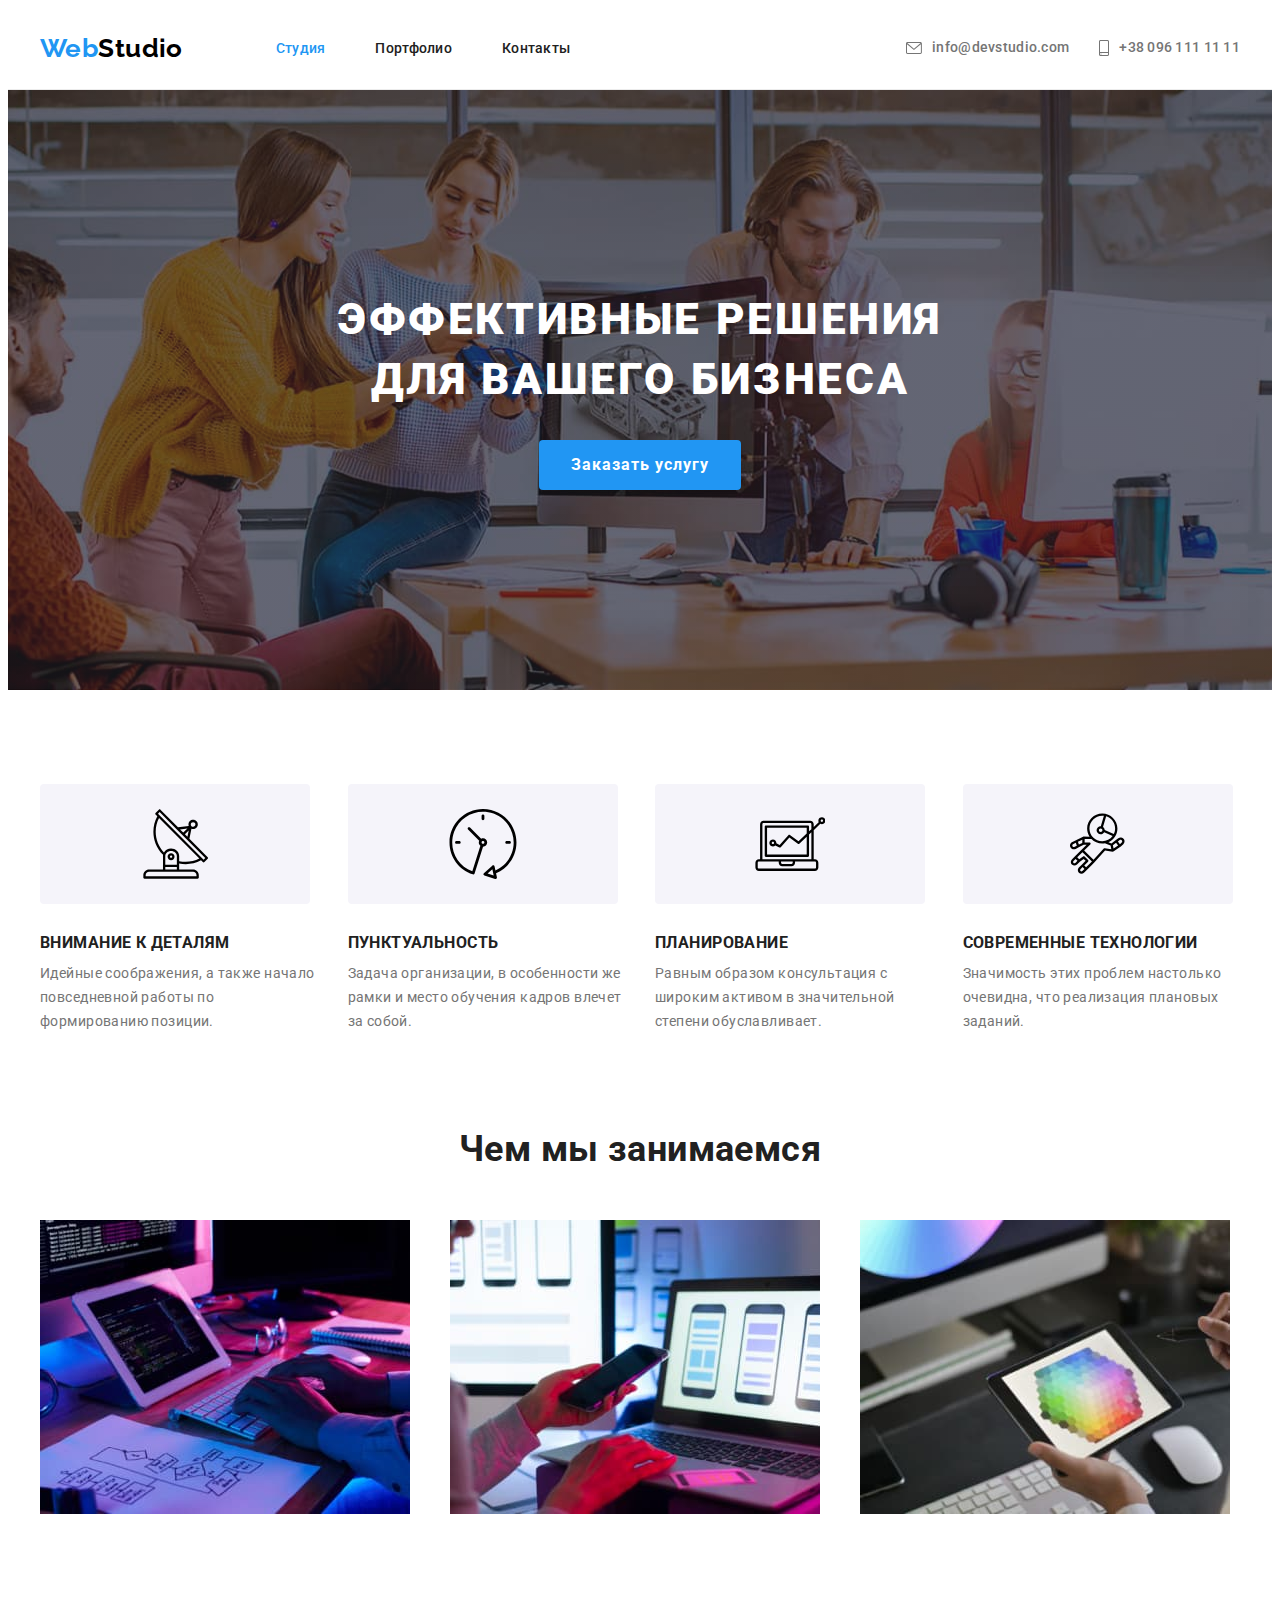
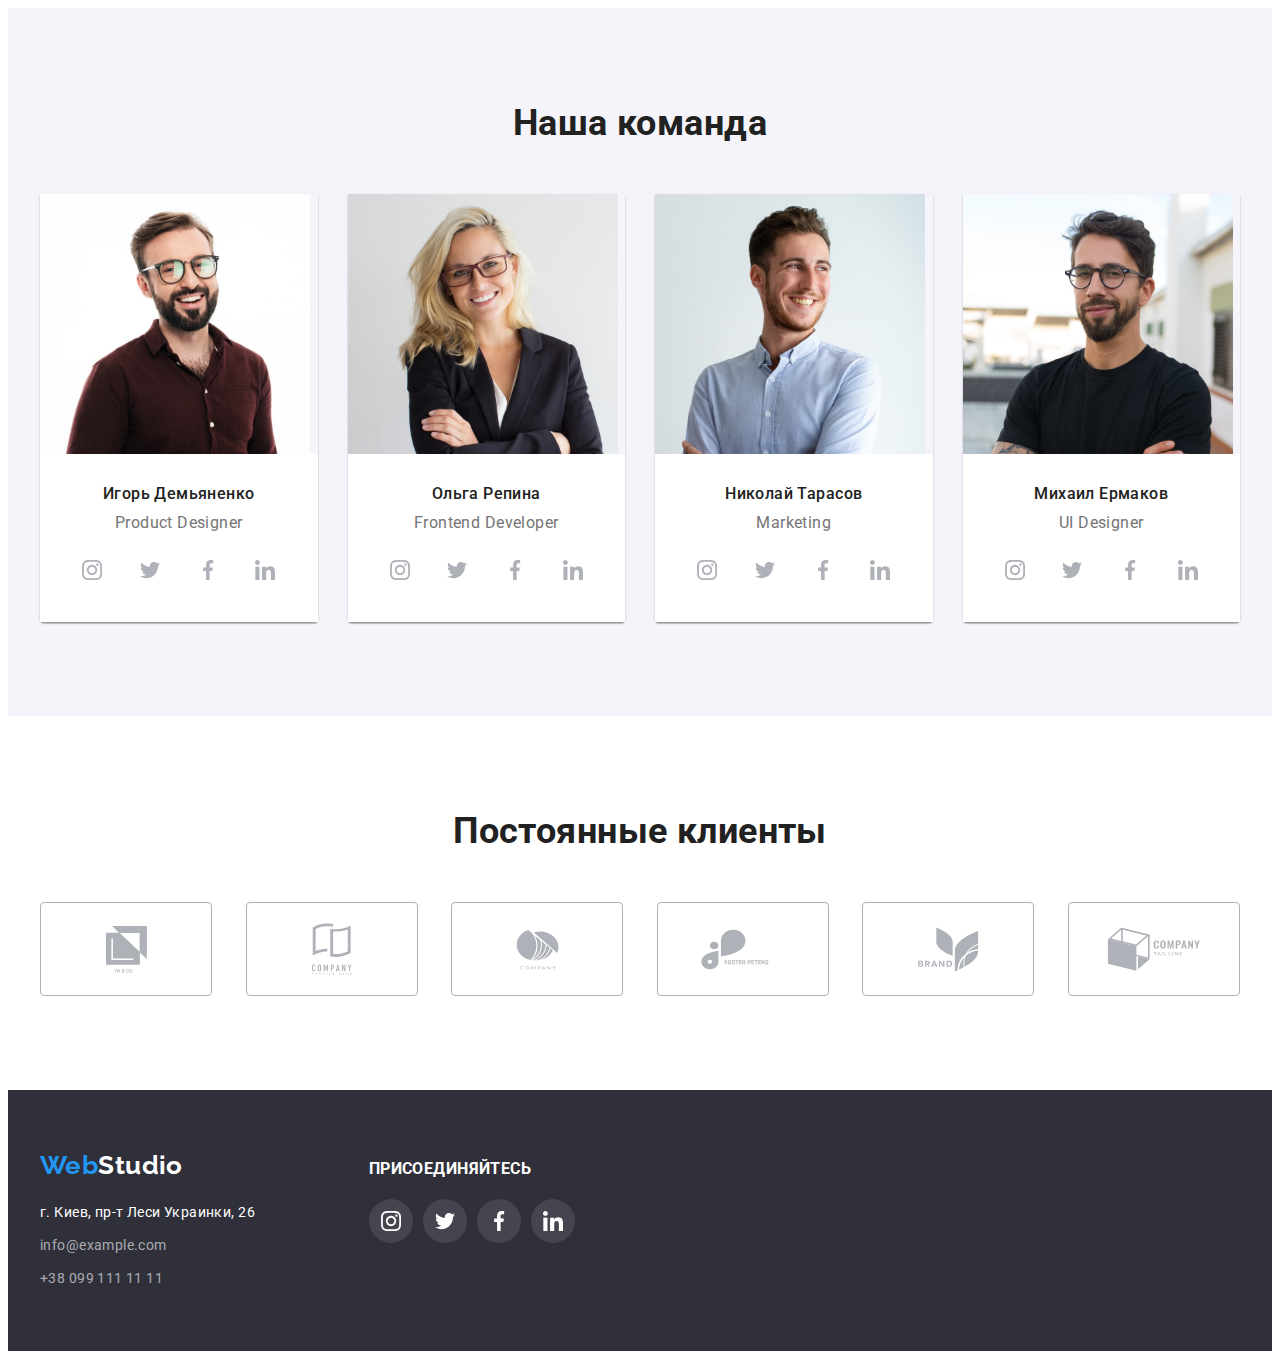
==== index.html @ 689b2487 "Иконки и фон" ====
<!DOCTYPE html>
<html lang="ru">

<head>
    <meta charset="UTF-8">
    <meta http-equiv="X-UA-Compatible" content="IE=edge">
    <meta name="viewport" content="width=device-width, initial-scale=1.0">
    <title>Студия</title>
    <link rel="preconnect" href="https://fonts.gstatic.com">
    <link
        href="https://fonts.googleapis.com/css2?family=Raleway:wght@700&family=Roboto:wght@400;500;700;900&display=swap"
        rel="stylesheet">
    <link rel="stylesheet" href="https://cdnjs.cloudflare.com/ajax/libs/modern-normalize/1.1.0/modern-normalize.min.css"
        integrity="sha512-wpPYUAdjBVSE4KJnH1VR1HeZfpl1ub8YT/NKx4PuQ5NmX2tKuGu6U/JRp5y+Y8XG2tV+wKQpNHVUX03MfMFn9Q=="
        crossorigin="anonymous" referrerpolicy="no-referrer" />

    <link rel="stylesheet" href="./css/styles.css">
</head>

<body>
    <!-- Шапка -->
    <header class="header">
        <div class="container header-container">
            <nav class="navigation">
                <a href="./" lang="en" class="logo link"> <span class="logo-part">Web</span>Studio</a>
                <ul class="site-nav list">
                    <li class="site-nav-list">
                        <a href="" class="site-nav-link link current">Студия</a>
                    </li>
                    <li class="site-nav-list">
                        <a href="./portfolio.html" class="site-nav-link link">Портфолио</a>
                    </li>
                    <li class="site-nav-list">
                        <a href="" class="site-nav-link link">Контакты</a>
                    </li>
                </ul>
            </nav>
            <ul class="mail-tel list">
                <li class="mail-tel-list">
                    <a href="mailto:info@devstudio.com" class="mail-tel-link link">
                        <svg class="icon icon-mail" width="16" height="12">
                            <use href="./images/icons.svg#icon-envelope"></use>
                        </svg>
                        info@devstudio.com
                    </a>
                </li>
                <li class="mail-tel-list">
                    <a href="tel:+380961111111" class="mail-tel-link link">
                        <svg class="icon icon-tel" width="10" height="16">
                            <use href="./images/icons.svg#icon-smartphone"></use>
                        </svg>
                        +38 096 111 11 11
                    </a>
                </li>
            </ul>
        </div>



    </header>

    <main>
        <!-- Герой -->
        <section class="section hero">
            <div class="container">
                <h1 class="main-title"> Эффективные решения для вашего бизнеса</h1>
                <button type="button" class="main-button">Заказать услугу</button>
            </div>

        </section>
        <!-- Преимущества -->
        <section class="section section-advantages">
            <div class="container">
                <h2 class="visually-hidden">Преимущества</h2>

                <ul class="advantages">
                    <li class="advantages-list list">
                        <div class="adv-list-icon">
                            <svg class="" width="65" height="70">
                                <use href="./images/icons.svg#icon-group-1"></use>
                            </svg>
                        </div>
                        
                        <h3 class="advantages-title">Внимание к деталям</h3>
                        <p class="advantages-text">Идейные соображения, а также начало повседневной работы по
                            формированию
                            позиции.</p>
                    </li>
                    <li class="list advantages-list">
                        <div class="adv-list-icon">
                            <svg class="" width="70" height="70">
                                <use href="./images/icons.svg#icon-group-2"></use>
                            </svg>
                        </div>
                        
                        <h3 class="advantages-title">Пунктуальность</h3>
                        <p class="advantages-text">Задача организации, в особенности же рамки и место обучения кадров
                            влечет
                            за собой.</p>
                    </li>
                    <li class="list advantages-list">
                        <div class="adv-list-icon">
                            <svg class="" width="70" height="54">
                                <use href="./images/icons.svg#icon-group-3"></use>
                            </svg>
                        </div>
                        
                        <h3 class="advantages-title">Планирование</h3>
                        <p class="advantages-text">Равным образом консультация с широким активом в значительной степени
                            обуславливает.</p>
                    </li>
                    <li class="list advantages-list">
                        <div class="adv-list-icon">
                            <svg class="" width="55" height="61">
                                <use href="./images/icons.svg#icon-group-4"></use>
                            </svg>
                        </div>
                        
                        <h3 class="advantages-title">Современные технологии</h3>
                        <p class="advantages-text">Значимость этих проблем настолько очевидна, что реализация плановых
                            заданий.</p>
                    </li>
                </ul>
            </div>

        </section>
        <!-- Чем занимается студия -->
        <section class="section section-what-we-do">
            <div class="container">
                <h2 class="section-title">Чем мы занимаемся</h2>
                <ul class="what-we-do-list">
                    <li class="list what-we-do-item">
                        <img src="./images/what_we_do/box1.jpg" alt="Руки на клавиатуре" width="370" height="294">
                    </li>
                    <li class="list what-we-do-item">
                        <img src="./images/what_we_do/box2.jpg" alt="Ноутбук и телефон" width="370" height="294">
                    </li>
                    <li class="list what-we-do-item">
                        <img src="./images/what_we_do/box3.jpg" alt="Планшет с узором" width="370" height="294">
                    </li>
                </ul>
            </div>

        </section>

        <!-- Команда студии -->

        <section class="section our-team">
            <div class="container">
                <h2 class="section-title">Наша команда</h2>
                <ul class="team-list">
                    <li class="list team-list-item">
                        <img src="./images/our_team/img1.jpg" alt="Игорь Демьяненко" width="270" height="260">
                        <div class="team-img-description">
                            <h3 class="team-title">Игорь Демьяненко</h3>
                            <p lang="en" class="team-position">Product Designer</p>
                            <ul class="list team-social-icon-list">
                                <li>
                                    <a href="" class="team-social-link">
                                        <svg class="team-social-icon" width="20" height="20">
                                            <use href="./images/icons.svg#icon-instagram"></use>
                                        </svg>
                                    </a>
                                </li>
                                <li>
                                    <a href="" class="team-social-link">
                                        <svg class="team-social-icon" width="20" height="20">
                                            <use href="./images/icons.svg#icon-twitter"></use>
                                        </svg>
                                    </a>
                                </li>
                                <li>
                                    <a href="" class="team-social-link">
                                        <svg class="team-social-icon" width="20" height="20">
                                            <use href="./images/icons.svg#icon-facebook"></use>
                                        </svg>
                                    </a>
                                </li>
                                <li>
                                    <a href="" class="team-social-link">
                                        <svg class="team-social-icon" width="20" height="20">
                                            <use href="./images/icons.svg#icon-linkedin"></use>
                                        </svg>
                                    </a>
                                </li>
                            </ul>
                        </div>

                    </li>

                    <li class="list team-list-item">
                        <img src="./images/our_team/img2.jpg" alt="Ольга Репина" width="270" height="260">
                        <div class="team-img-description">
                            <h3 class="team-title">Ольга Репина</h3>
                            <p lang="en" class="team-position">Frontend Developer</p>
                            <ul class="list team-social-icon-list">
                                <li>
                                    <a href="" class="team-social-link">
                                        <svg class="team-social-icon" width="20" height="20">
                                            <use href="./images/icons.svg#icon-instagram"></use>
                                        </svg>
                                    </a>
                                </li>
                                <li>
                                    <a href="" class="team-social-link">
                                        <svg class="team-social-icon" width="20" height="20">
                                            <use href="./images/icons.svg#icon-twitter"></use>
                                        </svg>
                                    </a>
                                </li>
                                <li>
                                    <a href="" class="team-social-link">
                                        <svg class="team-social-icon" width="20" height="20">
                                            <use href="./images/icons.svg#icon-facebook"></use>
                                        </svg>
                                    </a>
                                </li>
                                <li>
                                    <a href="" class="team-social-link">
                                        <svg class="team-social-icon" width="20" height="20">
                                            <use href="./images/icons.svg#icon-linkedin"></use>
                                        </svg>
                                    </a>
                                </li>
                            </ul>
                            
                        </div>

                    </li>
                    <li class="list team-list-item">
                        <img src="./images/our_team/img3.jpg" alt="Николай Тарасов" width="270" height="260">
                        <div class="team-img-description">
                            <h3 class="team-title">Николай Тарасов</h3>
                            <p lang="en" class="team-position">Marketing</p>
                            <ul class="list team-social-icon-list">
                                <li>
                                    <a href="" class="team-social-link">
                                        <svg class="team-social-icon" width="20" height="20">
                                            <use href="./images/icons.svg#icon-instagram"></use>
                                        </svg>
                                    </a>
                                </li>
                                <li>
                                    <a href="" class="team-social-link">
                                        <svg class="team-social-icon" width="20" height="20">
                                            <use href="./images/icons.svg#icon-twitter"></use>
                                        </svg>
                                    </a>
                                </li>
                                <li>
                                    <a href="" class="team-social-link">
                                        <svg class="team-social-icon" width="20" height="20">
                                            <use href="./images/icons.svg#icon-facebook"></use>
                                        </svg>
                                    </a>
                                </li>
                                <li>
                                    <a href="" class="team-social-link">
                                        <svg class="team-social-icon" width="20" height="20">
                                            <use href="./images/icons.svg#icon-linkedin"></use>
                                        </svg>
                                    </a>
                                </li>
                            </ul>
                            
                        </div>

                    </li>
                    <li class="list team-list-item">
                        <img src="./images/our_team/img4.jpg" alt="Михаил Ермаков" width="270" height="260">
                        <div class="team-img-description">
                            <h3 class="team-title">Михаил Ермаков</h3>
                            <p lang="en" class="team-position">UI Designer</p>
                            <ul class="list team-social-icon-list">
                                <li>
                                    <a href="" class="team-social-link">
                                        <svg class="team-social-icon" width="20" height="20">
                                            <use href="./images/icons.svg#icon-instagram"></use>
                                        </svg>
                                    </a>
                                </li>
                                <li>
                                    <a href="" class="team-social-link">
                                        <svg class="team-social-icon" width="20" height="20">
                                            <use href="./images/icons.svg#icon-twitter"></use>
                                        </svg>
                                    </a>
                                </li>
                                <li>
                                    <a href="" class="team-social-link">
                                        <svg class="team-social-icon" width="20" height="20">
                                            <use href="./images/icons.svg#icon-facebook"></use>
                                        </svg>
                                    </a>
                                </li>
                                <li>
                                    <a href="" class="team-social-link">
                                        <svg class="team-social-icon" width="20" height="20">
                                            <use href="./images/icons.svg#icon-linkedin"></use>
                                        </svg>
                                    </a>
                                </li>
                            </ul>
                            
                        </div>

                    </li>
                </ul>
            </div>

        </section>
    <!-- Постоянные клиенты -->
        <section class="section">
            <div class="container">
                <h2 class="section-title">Постоянные клиенты</h2>
                <ul class="list clients-list">
                    <li>
                        <a href="" class="clients-link">
                            <svg class="clients-icon" width="41" height="47">
                                <use href="./images/icons.svg#icon-object-1"></use>
                            </svg>
                        </a>
                    </li>
                    <li>
                        <a href="" class="clients-link">
                            <svg class="clients-icon" width="40" height="52">
                                <use href="./images/icons.svg#icon-object-2"></use>
                            </svg>
                        </a>
                    </li>
                    <li>
                        <a href="" class="clients-link">
                            <svg class="clients-icon" width="43" height="41">
                                <use href="./images/icons.svg#icon-object-3"></use>
                            </svg>
                        </a>
                    </li>
                    <li>
                        <a href="" class="clients-link">
                            <svg class="clients-icon" width="84" height="41">
                                <use href="./images/icons.svg#icon-object-4"></use>
                            </svg>
                        </a>
                    </li>
                    <li>
                        <a href="" class="clients-link">
                            <svg class="clients-icon" width="63" height="45">
                                <use href="./images/icons.svg#icon-object-5"></use>
                            </svg>
                        </a>
                    </li>
                    <li>
                        <a href="" class="clients-link">
                            <svg class="clients-icon" width="94" height="44">
                                <use href="./images/icons.svg#icon-object-6"></use>
                            </svg>
                        </a>
                    </li>
                </ul>
            </div>
            
        </section>
    </main>
       
    <!-- Подвал -->

    <footer class=" footer">
            <div class="container footer-container">
                <div class="logo-address">
                    <a href="./" lang="en" class="link logo logo-footer"><span class="logo-part">Web</span><span
                            class="logo logo-white">Studio</span></a>
                    <address class="footer-list">
                        <ul class="address">
                            <li class="list address-list">
                                <a href="" target="_blank" rel="noopener noreferrer" class="address-link link">г. Киев, пр-т
                                    Леси Украинки, 26</a>
                            </li>
                            <li class="list address-list">
                                <a href="mailto:info@example.com" class="address-mail-tel link">info@example.com</a>
                            </li>
                            <li class="list address-list">
                                <a href="tel:+380991111111" class="address-mail-tel link">+38 099 111 11 11</a>
                            </li>
                        </ul>
                    
                    </address>
                </div>
                <div class="footer-social">
                    <h3 class="footer-title">присоединяйтесь</h3>
                    <ul class="list footer-social-list">
                        <li class="">
                            <a href="" class="footer-link">
                                <svg class="footer-social-icon" width="20" height="20">
                                    <use href="./images/icons.svg#icon-instagram"></use>
                                </svg>
                            </a>
                        </li>
                        <li class="">
                            <a href="" class="footer-link">
                                <svg class="footer-social-icon" width="20" height="20">
                                    <use href="./images/icons.svg#icon-twitter"></use>
                                </svg>
                            </a>
                        </li>
                        <li class="">
                            <a href="" class="footer-link">
                                <svg class="footer-social-icon" width="20" height="20">
                                    <use href="./images/icons.svg#icon-facebook"></use>
                                </svg>
                            </a>
                        </li>
                        <li class="">
                            <a href="" class="footer-link">
                                <svg class="footer-social-icon" width="20" height="20">
                                    <use href="./images/icons.svg#icon-linkedin"></use>
                                </svg>
                            </a>
                        </li>
                    </ul>
                </div>
                
                
            </div>

    </footer>


</body>

</html>
---- css/styles.css ----
:root{
    --main-font:'Roboto', sans-serif;
    --secondary-font:'Raleway', sans-serif;
    --main-color: #212121;
    --secondary-color: #757575;
    --accent-color: #2196F3;
    --main-font-size: 14px;
    --background-color: #2F303A;
    --main-light-color: #ffffff;
    --logo-black-color: #000000;
    --light-background-buttons-color: #F5F4FA;
    --footer-mail-color: rgba(255, 255, 255, 0.6);
    --border-color: #ECECEC;
    --background-color-under-img: #C4C4C4;
    --clients-color: #AFB1B8;
}
h1, h2, h3, h4, h5, h6, p {
    margin-top: 0;
    margin-bottom: 0;
}
ul, ol {
    margin-top: 0;
    margin-bottom: 0;
    padding-left: 0;
}
img {
    display: block;
    max-width: 100%;
    height: auto;
}
.list {
list-style: none;
}
.link {
    text-decoration: none;
}
body{
    font-family: var(--main-font);
    color: var(--main-color);
    font-size: var(--main-font-size); 
    font-weight: 400; 
    line-height: 1.19; 
    letter-spacing: 0.03em;
}
.container {
    width: 1200px;
    margin: 0 auto;
    padding-left: 15px;
    padding-right: 15px;
}
.section{
    padding-top: 94px;
    padding-bottom: 94px;
}
/* ====================Компоненты================== */
.section-title {
font-weight: 700;
font-size: 36px;
line-height: 1.17;
text-align: center;
margin-bottom: 50px;
}
.logo {
    display: inline-block;
    font-family: var(--secondary-font);
    font-weight: 700;
    font-size: 26px;
    margin-right: 93px;
    
    color: var(--logo-black-color);
}
.logo:hover,
.logo:focus{
    color: var(--accent-color);
}


/* ====================Шапка===================== */
.header {
    background-color: var(--main-light-color);
    border-bottom: 1px solid var(--border-color);
    
}

.header-container {
    display: flex;
    align-items: center;
    padding-top: 25px;
    padding-bottom: 25px;
}

.navigation {
    display: flex;
    align-items: center;
}
.site-nav {
    display: flex;
    align-items: center;
}
.mail-tel {
    display: flex;
    align-items: center;
}

.logo-part {
    color: var(--accent-color);
}

.site-nav-list:not(:last-child) {
    margin-right: 50px;
}

.site-nav-link,
.mail-tel-link {
font-weight: 500;
line-height: 1.14;
letter-spacing: 0.02em;

color: var(--main-color)
}

.site-nav-link:hover,
.site-nav-link:focus,
.mail-tel-link:hover,
.mail-tel-link:focus {
    color: var(--accent-color);
    fill: var(--accent-color);
}
.site-nav-link.current {
    color: var(--accent-color);
}

.mail-tel{
 margin-left: auto; 
}
.mail-tel-list:not(:last-child){
    margin-right: 30px;
}
.mail-tel-link { 
    display: flex;
    justify-content: center;
    align-items: center;
color: var(--secondary-color);
}

.icon-mail,
.icon-tel{
    fill: currentColor;
    margin-right: 10px;
}
/* ========================Герой==================== */

.hero {
background:var(--background-color-under-img);
max-width: 1600px;
text-align: center;
align-items: center;
padding-top: 200px;
padding-bottom: 200px;
margin: 0 auto;
background-image: linear-gradient(
      rgba(47, 48, 58, 0.4),
      rgba(47, 48, 58, 0.4)
    ),
    url("../images/bg_img.jpg");
background-position: center;
background-size: cover;
}

.hero .container{
    width: 696px;
}

.main-title {
font-weight: 900;
font-size: 44px;
line-height: 1.36;
letter-spacing: 0.06em;
text-transform: uppercase;
margin-bottom: 30px;

color: var(--main-light-color);
}

.main-button {
border-radius: 4px;
font-family: inherit;
font-weight: 700;
font-size: 16px;
line-height: 1.87;
letter-spacing: 0.06em;
padding: 10px 32px;
cursor: pointer;
border: none;

background: var(--accent-color);
color: var(--main-light-color);
box-shadow: 0px 4px 4px rgba(0, 0, 0, 0.15);
}

/*=======================Преимущества================================ */
.visually-hidden{
    position: absolute;
  clip: rect(0 0 0 0);
  width: 1px;
  height: 1px;
  margin: -1px;
}
.section-advantages{
    padding-bottom: 0;
}
.advantages {
    display: flex;
}
.advantages-list{
    flex-basis: calc((100% - 90px) / 4);
}
.advantages-list:not(:last-child){
    margin-right: 30px;
}
.adv-list-icon{
    display: flex;
    justify-content: center;
    align-items: center;
    background-color: var(--light-background-buttons-color);
    border-radius: 4px;
    width: 270px;
    height: 120px;
    margin-bottom: 30px;
}

.advantages-title {
font-weight: 700;
line-height: 1.14;
text-transform: uppercase;
margin-bottom: 10px;
}
.advantages-text {
line-height: 1.71;
color: var(--secondary-color);

}

/* ================Чем занимается студия============== */
.what-we-do-list{
    display: flex;
    margin-left: -30px;
    margin-top: -30px;
}
.what-we-do-item{
    flex-basis: calc((100% - 90px) / 3);
    margin-left: 30px;
    margin-top: 30px;
}

/* =================Наша команда==================== */
.our-team{
    background:var(--light-background-buttons-color);
}
.team-list{
    display: flex;
    margin-left: -30px;
    margin-top: -30px;
}
.team-list-item{
    flex-basis: calc((100% - 120px) / 4);
    margin-left: 30px;
    margin-top: 30px;
    text-align: center;
    box-shadow: 0px 1px 3px rgba(0, 0, 0, 0.12), 0px 1px 1px rgba(0, 0, 0, 0.14), 0px 2px 1px rgba(0, 0, 0, 0.2);
    border-radius: 0px 0px 4px 4px;
}
.team-img-description{
    padding: 30px;
    background-color: var(--main-light-color);
}
.team-title {
font-weight: 500;
font-size: 16px;
}
.team-position {
color:var(--secondary-color);
font-size: 16px;
margin-top: 10px;
}
.team-social-icon-list{
    display: flex;
    justify-content: space-between;
    margin-top: 16px;
}
.team-social-link{
    display: flex;
    justify-content: center;
    align-items: center;
    width: 44px;
    height: 44px;
    background: var(--main-light-color);
    border-radius: 50%;
}
.team-social-link:hover,
.team-social-link:focus{
    background-color: var(--accent-color);
}
.team-social-link:hover .team-social-icon,
.team-social-link:focus .team-social-icon{
    fill: var(--main-light-color);
}
.team-social-icon{
    fill: var(--clients-color);
}

/* ====================Портфолио кнопки=========== */

.portfolio-button-list{
    display: flex;
    justify-content: center;
    margin-bottom: 50px;
}
.portf-btn-list-item:not(:last-child){
    margin-right: 8px;
}

.portfolio-button {
font-family: inherit;
font-weight: 500;
font-size: 16px;
line-height: 1.62;
text-align: center;
letter-spacing: 0.03em;
border: 1px solid transparent;
border-radius: 4px;
padding: 6px 22px;

color:var(--main-color);
background: var(--light-background-buttons-color);
}

.portfolio-button:hover,
.portfolio-button:focus{
    color: var(--main-light-color);
    background-color: var(--accent-color);
    cursor: pointer;
    box-shadow: 0px 3px 1px rgba(0, 0, 0, 0.1), 0px 1px 2px rgba(0, 0, 0, 0.08), 0px 2px 2px rgba(0, 0, 0, 0.12);
}
/* ====================Портфолио список картинок========== */
.portf-img-list{
    display: flex;
    flex-wrap: wrap;
    margin-top: -30px;
    margin-left: -30px;
}

.portf-img-list-item{
    flex-basis: calc((100% - 90px) / 3);
    margin-top: 30px;
    margin-left: 30px;
    outline: 1px solid #EEEEEE;
    
}
.portf-img-list-item:hover,
.portf-img-list-item:hover{
    box-shadow: 0px 1px 1px rgba(0, 0, 0, 0.12), 0px 4px 4px rgba(0, 0, 0, 0.06), 1px 4px 6px rgba(0, 0, 0, 0.16);
}
.portf-img-description{
    padding: 20px 24px;
}
.portfolio-img-title {
font-weight: 700;
font-size: 18px;
line-height: 2;
letter-spacing: 0.06em;
width: 322px;
margin-bottom: 4px;

color:var(--main-color);

}
.portfolio-list-text {
font-size: 16px;
line-height: 1.87;
width: 322px;

color:var(--secondary-color);
}
/* ====================Постоянные клиенты=========== */
.clients-link{
    display: flex;
    justify-content: center;
    align-items: center;
    width: 170px;
    height: 92px;
    border: 1px solid var(--clients-color);
    border-radius: 4px;
    color: var(--clients-color);
    background-color: var(--main-light-color);
}
.clients-link:hover,
.clients-link:focus{
    border: 1px solid var(--accent-color);
}
.clients-link:hover .clients-icon,
.clients-link:focus .clients-icon{
    fill: var(--accent-color);
}
.clients-list{
    display: flex;
    justify-content: space-between;
}
.clients-icon{
    fill: currentColor;
}
/* ===================Подвал===================== */
.footer {
background: var(--background-color);
padding-top: 60px;
padding-bottom: 60px;
}
.logo-white {
    color: var(--main-light-color);
}
.logo-footer{
    margin-bottom: 20px;
}

.address {
font-family: var(--main-font);
font-style: normal;
line-height: 1.71;
}
.address-list:not(:last-child){
    margin-bottom: 9px;
}
.address-link {
color: var(--main-light-color);
}

.address-mail-tel {
color: var(--footer-mail-color);
}
.footer-container{
    display: flex;
    align-items: baseline;
}
.footer-title{
font-weight: 700;
line-height: 1.14;
text-transform: uppercase;
margin-bottom: 20px;
color: var(--main-light-color);
}
.footer-social{
    width: 206px;
    height: 80px;
    
}
.footer-social-list{
    display: flex;
    justify-content: space-between;
}
.footer-link{
    display: flex;
    justify-content: center;
    align-items: center;
    width: 44px;
    height: 44px;
    background: rgba(255, 255, 255, 0.1);
    border-radius: 50%;
}
.footer-link:hover,
.footer-link:focus{
    background-color: var(--accent-color);
}
.footer-social-icon{
    fill: var(--main-light-color);
}
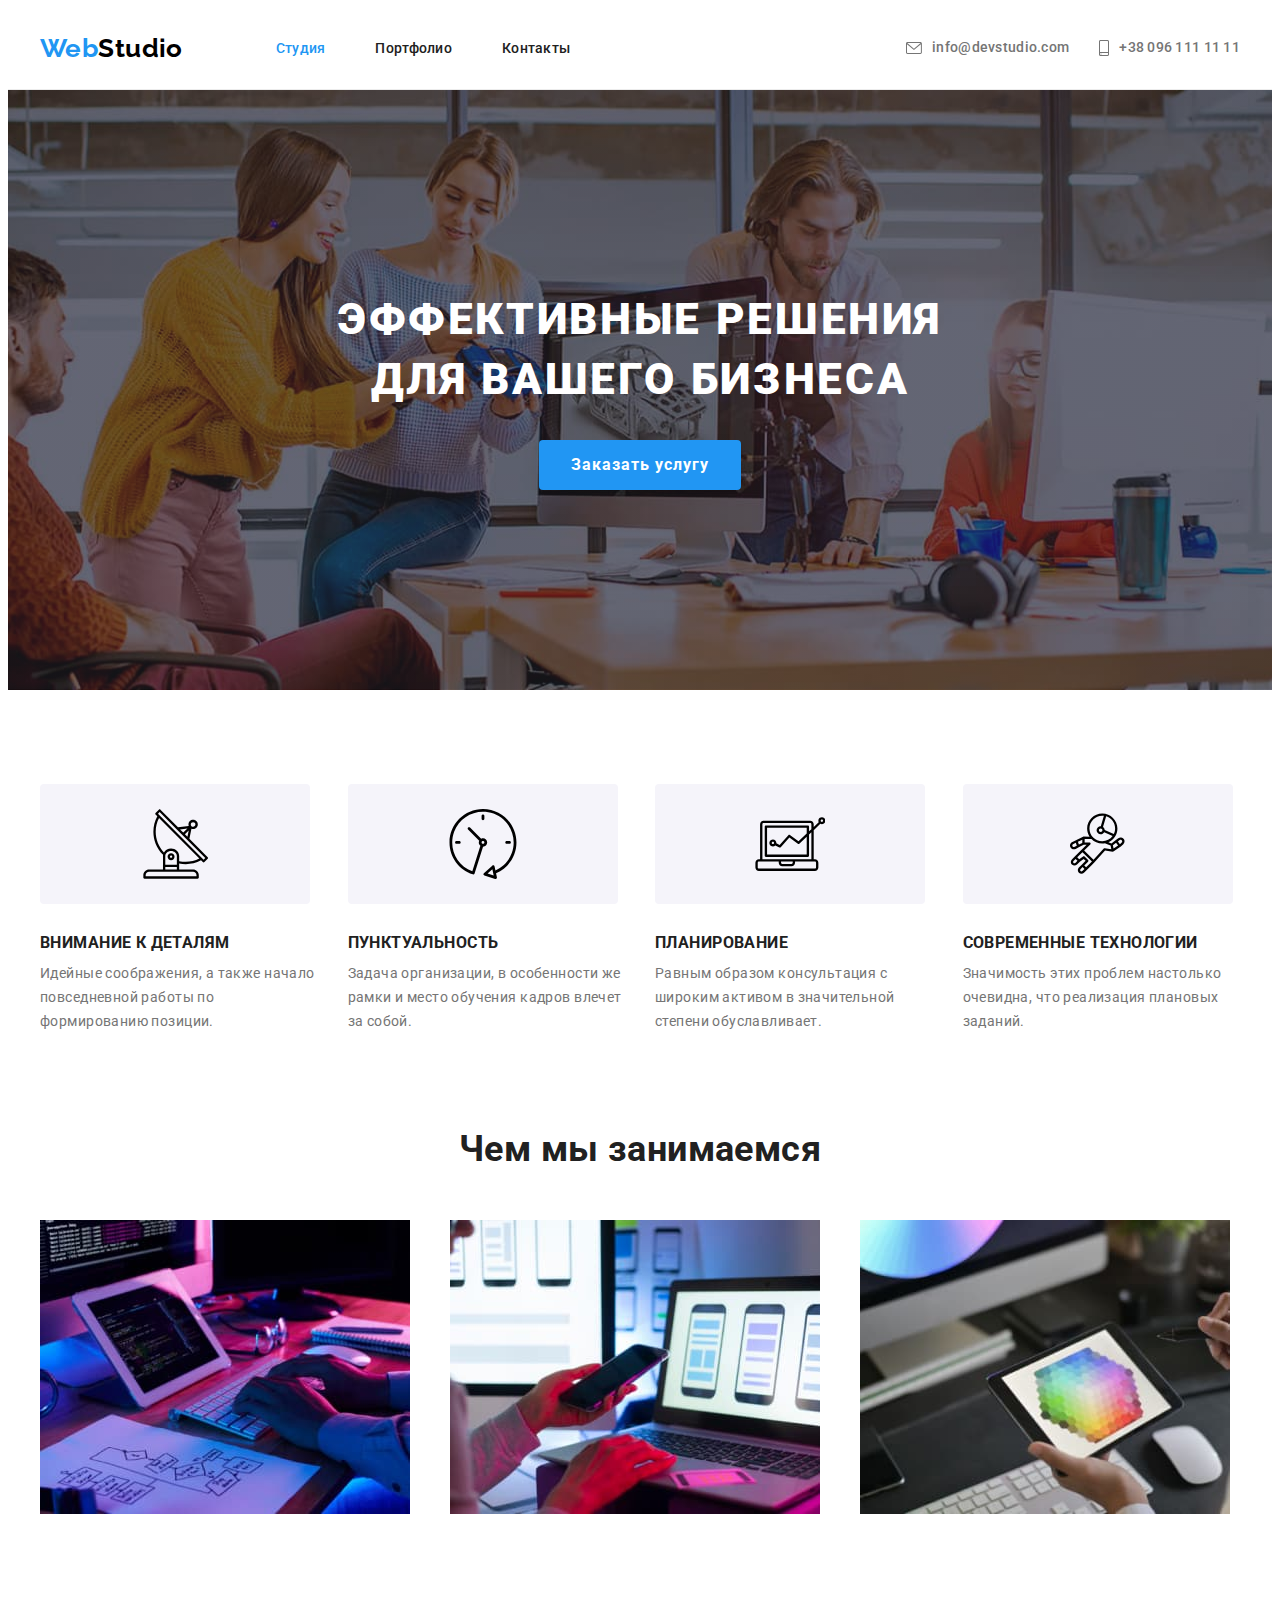
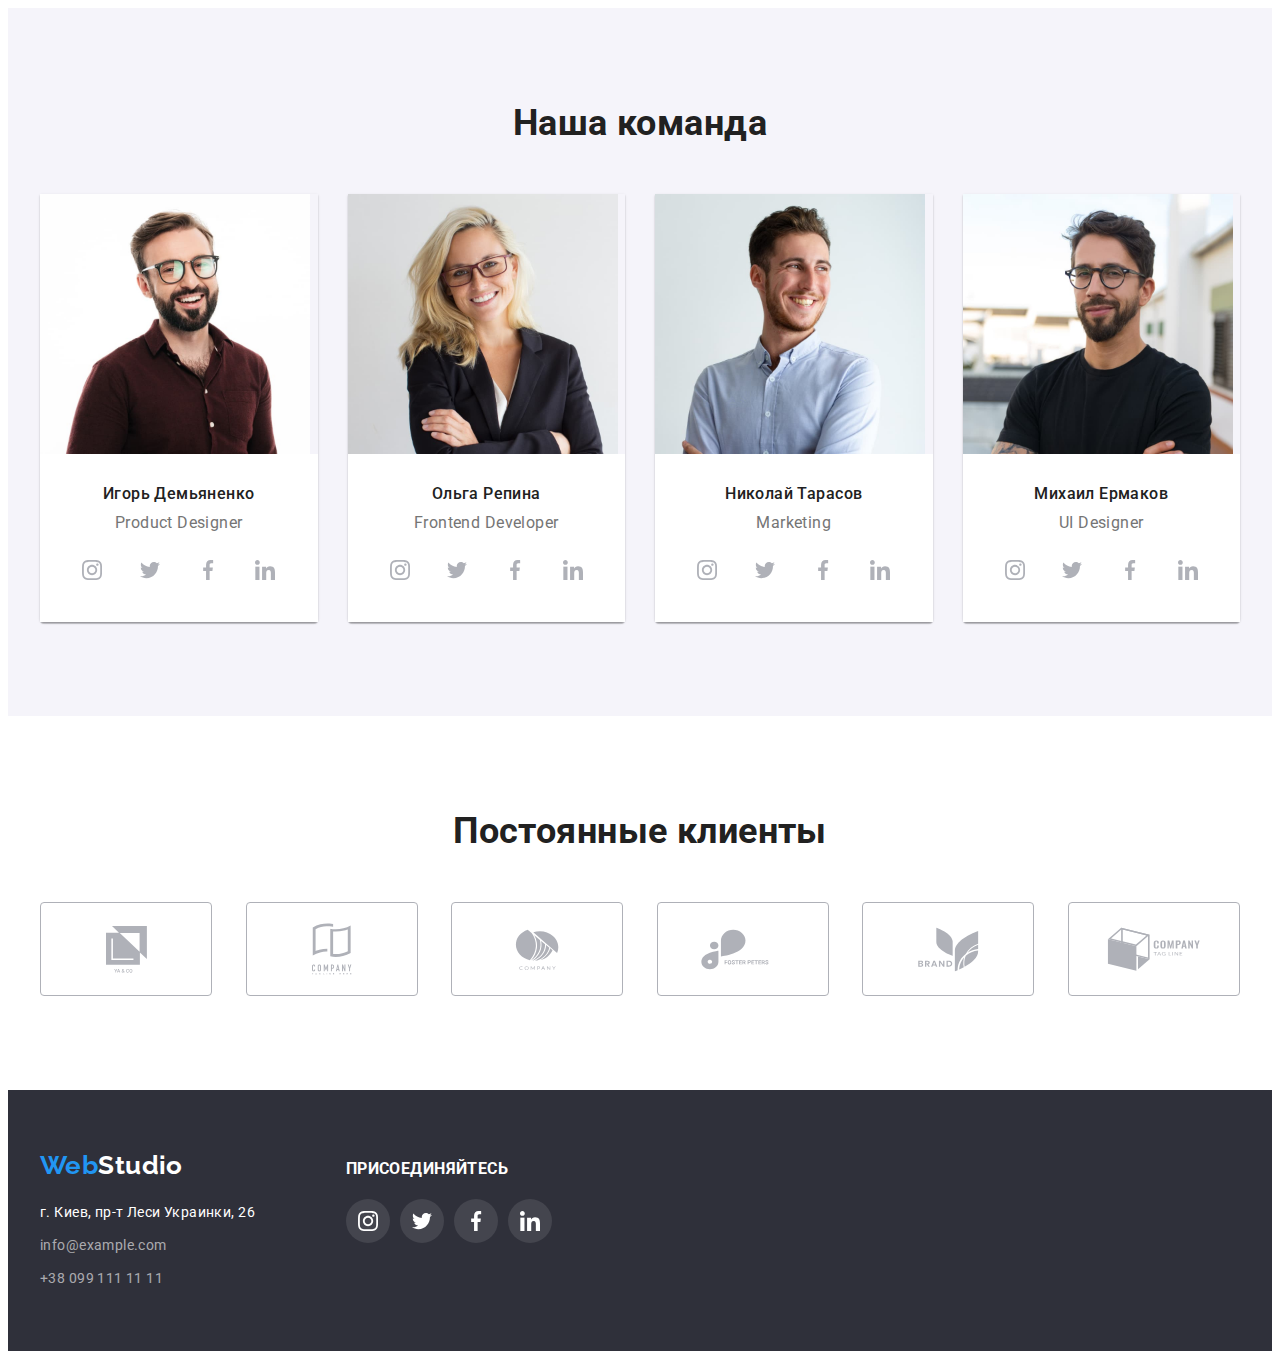
==== commit babdbc07: "Иконки" ====
--- a/index.html
+++ b/index.html
@@ -155,28 +155,28 @@
                             <h3 class="team-title">Игорь Демьяненко</h3>
                             <p lang="en" class="team-position">Product Designer</p>
                             <ul class="list team-social-icon-list">
-                                <li>
+                                <li class="team-social-item">
                                     <a href="" class="team-social-link">
                                         <svg class="team-social-icon" width="20" height="20">
                                             <use href="./images/icons.svg#icon-instagram"></use>
                                         </svg>
                                     </a>
                                 </li>
-                                <li>
+                                <li class="team-social-item">
                                     <a href="" class="team-social-link">
                                         <svg class="team-social-icon" width="20" height="20">
                                             <use href="./images/icons.svg#icon-twitter"></use>
                                         </svg>
                                     </a>
                                 </li>
-                                <li>
+                                <li class="team-social-item">
                                     <a href="" class="team-social-link">
                                         <svg class="team-social-icon" width="20" height="20">
                                             <use href="./images/icons.svg#icon-facebook"></use>
                                         </svg>
                                     </a>
                                 </li>
-                                <li>
+                                <li class="team-social-item">
                                     <a href="" class="team-social-link">
                                         <svg class="team-social-icon" width="20" height="20">
                                             <use href="./images/icons.svg#icon-linkedin"></use>
@@ -194,28 +194,28 @@
                             <h3 class="team-title">Ольга Репина</h3>
                             <p lang="en" class="team-position">Frontend Developer</p>
                             <ul class="list team-social-icon-list">
-                                <li>
+                                <li class="team-social-item">
                                     <a href="" class="team-social-link">
                                         <svg class="team-social-icon" width="20" height="20">
                                             <use href="./images/icons.svg#icon-instagram"></use>
                                         </svg>
                                     </a>
                                 </li>
-                                <li>
+                                <li class="team-social-item">
                                     <a href="" class="team-social-link">
                                         <svg class="team-social-icon" width="20" height="20">
                                             <use href="./images/icons.svg#icon-twitter"></use>
                                         </svg>
                                     </a>
                                 </li>
-                                <li>
+                                <li class="team-social-item">
                                     <a href="" class="team-social-link">
                                         <svg class="team-social-icon" width="20" height="20">
                                             <use href="./images/icons.svg#icon-facebook"></use>
                                         </svg>
                                     </a>
                                 </li>
-                                <li>
+                                <li class="team-social-item">
                                     <a href="" class="team-social-link">
                                         <svg class="team-social-icon" width="20" height="20">
                                             <use href="./images/icons.svg#icon-linkedin"></use>
@@ -233,28 +233,28 @@
                             <h3 class="team-title">Николай Тарасов</h3>
                             <p lang="en" class="team-position">Marketing</p>
                             <ul class="list team-social-icon-list">
-                                <li>
+                                <li class="team-social-item">
                                     <a href="" class="team-social-link">
                                         <svg class="team-social-icon" width="20" height="20">
                                             <use href="./images/icons.svg#icon-instagram"></use>
                                         </svg>
                                     </a>
                                 </li>
-                                <li>
+                                <li class="team-social-item">
                                     <a href="" class="team-social-link">
                                         <svg class="team-social-icon" width="20" height="20">
                                             <use href="./images/icons.svg#icon-twitter"></use>
                                         </svg>
                                     </a>
                                 </li>
-                                <li>
+                                <li class="team-social-item">
                                     <a href="" class="team-social-link">
                                         <svg class="team-social-icon" width="20" height="20">
                                             <use href="./images/icons.svg#icon-facebook"></use>
                                         </svg>
                                     </a>
                                 </li>
-                                <li>
+                                <li class="team-social-item">
                                     <a href="" class="team-social-link">
                                         <svg class="team-social-icon" width="20" height="20">
                                             <use href="./images/icons.svg#icon-linkedin"></use>
@@ -272,28 +272,28 @@
                             <h3 class="team-title">Михаил Ермаков</h3>
                             <p lang="en" class="team-position">UI Designer</p>
                             <ul class="list team-social-icon-list">
-                                <li>
+                                <li class="team-social-item">
                                     <a href="" class="team-social-link">
                                         <svg class="team-social-icon" width="20" height="20">
                                             <use href="./images/icons.svg#icon-instagram"></use>
                                         </svg>
                                     </a>
                                 </li>
-                                <li>
+                                <li class="team-social-item">
                                     <a href="" class="team-social-link">
                                         <svg class="team-social-icon" width="20" height="20">
                                             <use href="./images/icons.svg#icon-twitter"></use>
                                         </svg>
                                     </a>
                                 </li>
-                                <li>
+                                <li class="team-social-item">
                                     <a href="" class="team-social-link">
                                         <svg class="team-social-icon" width="20" height="20">
                                             <use href="./images/icons.svg#icon-facebook"></use>
                                         </svg>
                                     </a>
                                 </li>
-                                <li>
+                                <li class="team-social-item">
                                     <a href="" class="team-social-link">
                                         <svg class="team-social-icon" width="20" height="20">
                                             <use href="./images/icons.svg#icon-linkedin"></use>
@@ -314,42 +314,42 @@
             <div class="container">
                 <h2 class="section-title">Постоянные клиенты</h2>
                 <ul class="list clients-list">
-                    <li>
+                    <li class="clients-list-item">
                         <a href="" class="clients-link">
                             <svg class="clients-icon" width="41" height="47">
                                 <use href="./images/icons.svg#icon-object-1"></use>
                             </svg>
                         </a>
                     </li>
-                    <li>
+                    <li class="clients-list-item">
                         <a href="" class="clients-link">
                             <svg class="clients-icon" width="40" height="52">
                                 <use href="./images/icons.svg#icon-object-2"></use>
                             </svg>
                         </a>
                     </li>
-                    <li>
-                        <a href="" class="clients-link">
-                            <svg class="clients-icon" width="43" height="41">
+                    <li class="clients-list-item">
+                        <a href="" class="clients-link">
+                            <svg class="clients-icon" width="44" height="41">
                                 <use href="./images/icons.svg#icon-object-3"></use>
                             </svg>
                         </a>
                     </li>
-                    <li>
+                    <li class="clients-list-item">
                         <a href="" class="clients-link">
                             <svg class="clients-icon" width="84" height="41">
                                 <use href="./images/icons.svg#icon-object-4"></use>
                             </svg>
                         </a>
                     </li>
-                    <li>
+                    <li class="clients-list-item">
                         <a href="" class="clients-link">
                             <svg class="clients-icon" width="63" height="45">
                                 <use href="./images/icons.svg#icon-object-5"></use>
                             </svg>
                         </a>
                     </li>
-                    <li>
+                    <li class="clients-list-item">
                         <a href="" class="clients-link">
                             <svg class="clients-icon" width="94" height="44">
                                 <use href="./images/icons.svg#icon-object-6"></use>
--- a/css/styles.css
+++ b/css/styles.css
@@ -357,8 +357,11 @@
     outline: 1px solid #EEEEEE;
     
 }
-.portf-img-list-item:hover,
-.portf-img-list-item:hover{
+.portf-img-list-link{
+    display: block;
+}
+.portf-img-list-link:hover,
+.portf-img-list-link:focus {
     box-shadow: 0px 1px 1px rgba(0, 0, 0, 0.12), 0px 4px 4px rgba(0, 0, 0, 0.06), 1px 4px 6px rgba(0, 0, 0, 0.16);
 }
 .portf-img-description{
@@ -420,8 +423,11 @@
 }
 .logo-footer{
     margin-bottom: 20px;
-}
-
+    margin-right: auto;
+}
+.logo-address{
+    margin-right: 70px;
+}
 .address {
 font-family: var(--main-font);
 font-style: normal;
